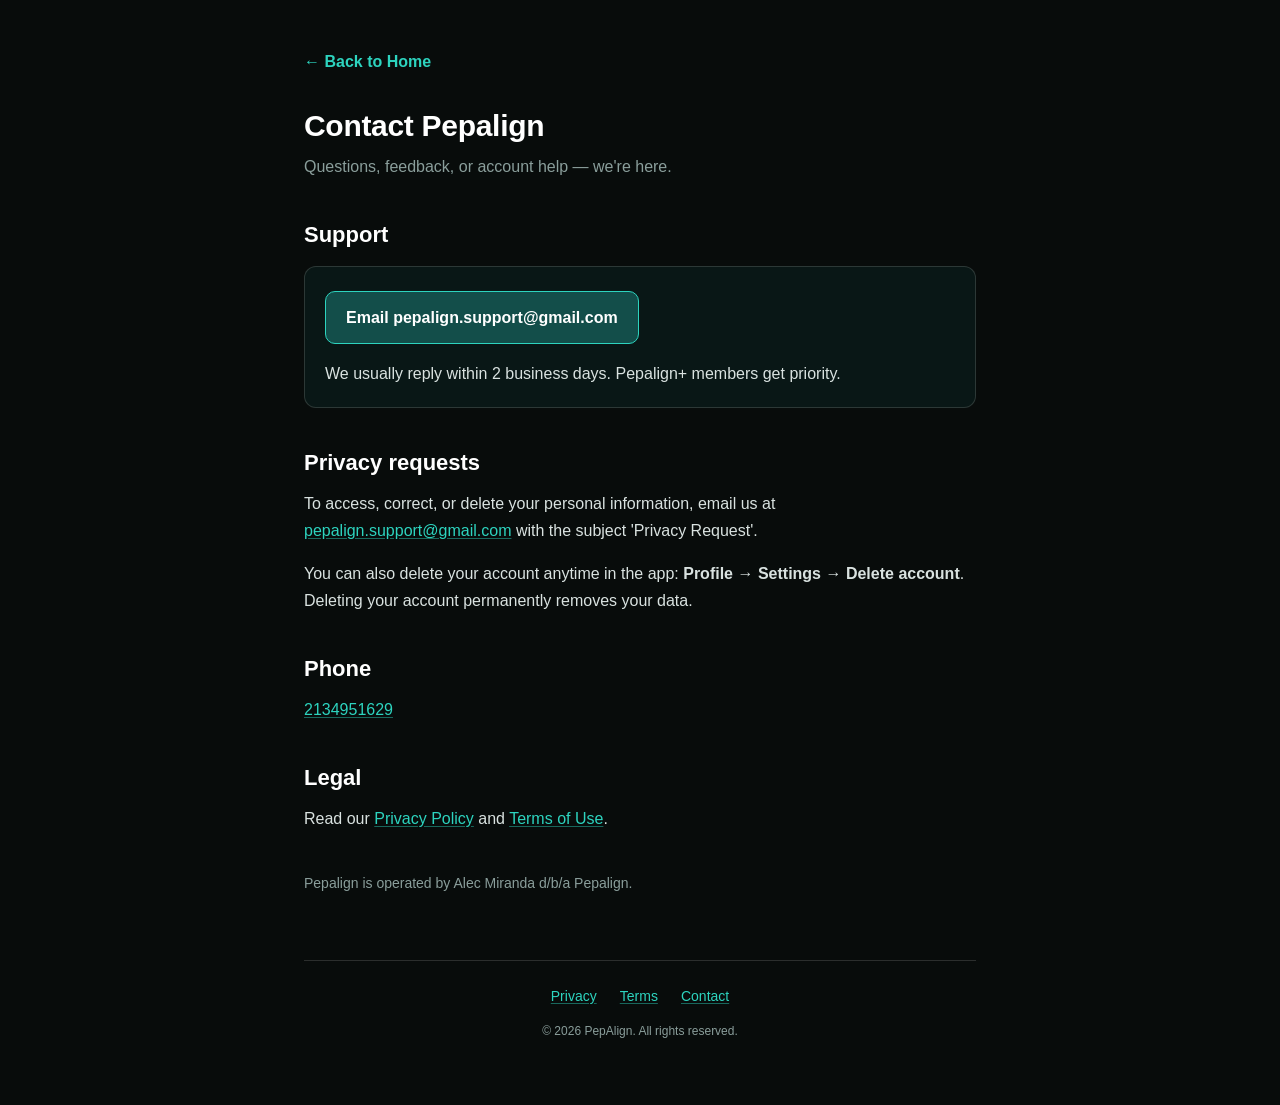
==== public/contact.html @ 314aeb16 "Add /contact page; link Contact from every page footer - public/contact.html: served the same way as" ====
<!DOCTYPE html>
<html lang="en">
<head>
    <meta charset="UTF-8">
    <meta name="viewport" content="width=device-width, initial-scale=1.0">
    <title>Contact | PepAlign</title>
    <meta name="description" content="Contact Pepalign support, make a privacy request, or reach us by phone.">
    <link rel="icon" type="image/png" href="/favicon.png">
    <style id="pepalign-legal-theme">
      /* Same dark theme as /privacy and /terms. */
      :root {
        color-scheme: dark;
        --bg: #080c0b;
        --text: #d9e2e0;
        --heading: #ffffff;
        --muted: #8a9e9b;
        --accent: #2dd4bf;
        --accent-hover: #5eead4;
        --teal-dark: #134E4A;
        --border: rgba(255, 255, 255, 0.14);
        --font: -apple-system, BlinkMacSystemFont, "Segoe UI", Roboto, "Helvetica Neue", Arial, sans-serif;
      }
      html { background: var(--bg); -webkit-text-size-adjust: 100%; text-size-adjust: 100%; }
      body.legal-page {
        background: var(--bg);
        color: var(--text);
        font-family: var(--font);
        font-size: 16px;
        line-height: 1.7;
        max-width: 42rem;
        margin: 0 auto;
        padding: 1.5rem 1.25rem 3rem;
      }
      @media (min-width: 768px) {
        body.legal-page { padding: 3rem 2rem 4rem; }
      }
      ::selection { background: rgba(45, 212, 191, 0.3); color: #ffffff; }

      .legal-back {
        display: inline-block;
        margin-bottom: 2rem;
        color: var(--accent);
        font-weight: 600;
        text-decoration: none;
      }
      .legal-back:hover, .legal-back:focus-visible { color: var(--accent-hover); text-decoration: underline; }

      h1, h2 { color: var(--heading); font-weight: 700; }
      h1 { font-size: 30px; line-height: 1.25; letter-spacing: -0.01em; margin: 0 0 0.5rem; }
      h2 { font-size: 22px; line-height: 1.35; margin: 2.5rem 0 0.75rem; }
      @media (max-width: 480px) {
        h1 { font-size: 26px; }
        h2 { font-size: 20px; }
      }
      p { margin: 0 0 1rem; overflow-wrap: break-word; }
      .muted { color: var(--muted); }

      body.legal-page a {
        color: var(--accent);
        text-decoration-color: rgba(45, 212, 191, 0.45);
        text-underline-offset: 2px;
      }
      body.legal-page a:hover, body.legal-page a:focus-visible { color: var(--accent-hover); text-decoration-color: currentColor; }

      .contact-card {
        margin: 1rem 0;
        padding: 1.25rem;
        border: 1px solid var(--border);
        border-radius: 12px;
        background: rgba(19, 78, 74, 0.18);
      }
      body.legal-page a.contact-button {
        display: inline-block;
        margin: 0.25rem 0 1rem;
        padding: 0.75rem 1.25rem;
        border: 1px solid var(--accent);
        border-radius: 10px;
        background: var(--teal-dark);
        color: #ffffff;
        font-weight: 600;
        text-decoration: none;
        overflow-wrap: anywhere;
      }
      body.legal-page a.contact-button:hover,
      body.legal-page a.contact-button:focus-visible { background: #115e59; color: #ffffff; }
      .contact-card p:last-child { margin-bottom: 0; }

      .operator { margin-top: 2.5rem; font-size: 14px; color: var(--muted); }

      .legal-footer {
        margin-top: 4rem;
        padding-top: 1.5rem;
        border-top: 1px solid var(--border);
        color: var(--muted);
        font-size: 12px;
        text-align: center;
      }
      .legal-footer-nav { margin-bottom: 0.75rem; font-size: 14px; }
      .legal-footer-nav a { margin: 0 0.6rem; }
    </style>
</head>
<body class="legal-page">
    <a href="/" class="legal-back">&larr; Back to Home</a>

    <main>
      <h1>Contact Pepalign</h1>
      <p class="muted">Questions, feedback, or account help — we're here.</p>

      <h2>Support</h2>
      <div class="contact-card">
        <a class="contact-button" href="mailto:pepalign.support@gmail.com">Email pepalign.support@gmail.com</a>
        <p>We usually reply within 2 business days. Pepalign+ members get priority.</p>
      </div>

      <h2>Privacy requests</h2>
      <p>To access, correct, or delete your personal information, email us at <a href="mailto:pepalign.support@gmail.com?subject=Privacy%20Request">pepalign.support@gmail.com</a> with the subject 'Privacy Request'.</p>
      <p>You can also delete your account anytime in the app: <strong>Profile &rarr; Settings &rarr; Delete account</strong>. Deleting your account permanently removes your data.</p>

      <h2>Phone</h2>
      <p><a href="tel:+12134951629">2134951629</a></p>

      <h2>Legal</h2>
      <p>Read our <a href="/privacy">Privacy Policy</a> and <a href="/terms">Terms of Use</a>.</p>

      <p class="operator">Pepalign is operated by Alec Miranda d/b/a Pepalign.</p>
    </main>

    <footer class="legal-footer">
        <nav class="legal-footer-nav" aria-label="Legal">
            <a href="/privacy">Privacy</a>
            <a href="/terms">Terms</a>
            <a href="/contact">Contact</a>
        </nav>
        &copy; 2026 PepAlign. All rights reserved.
    </footer>
</body>
</html>
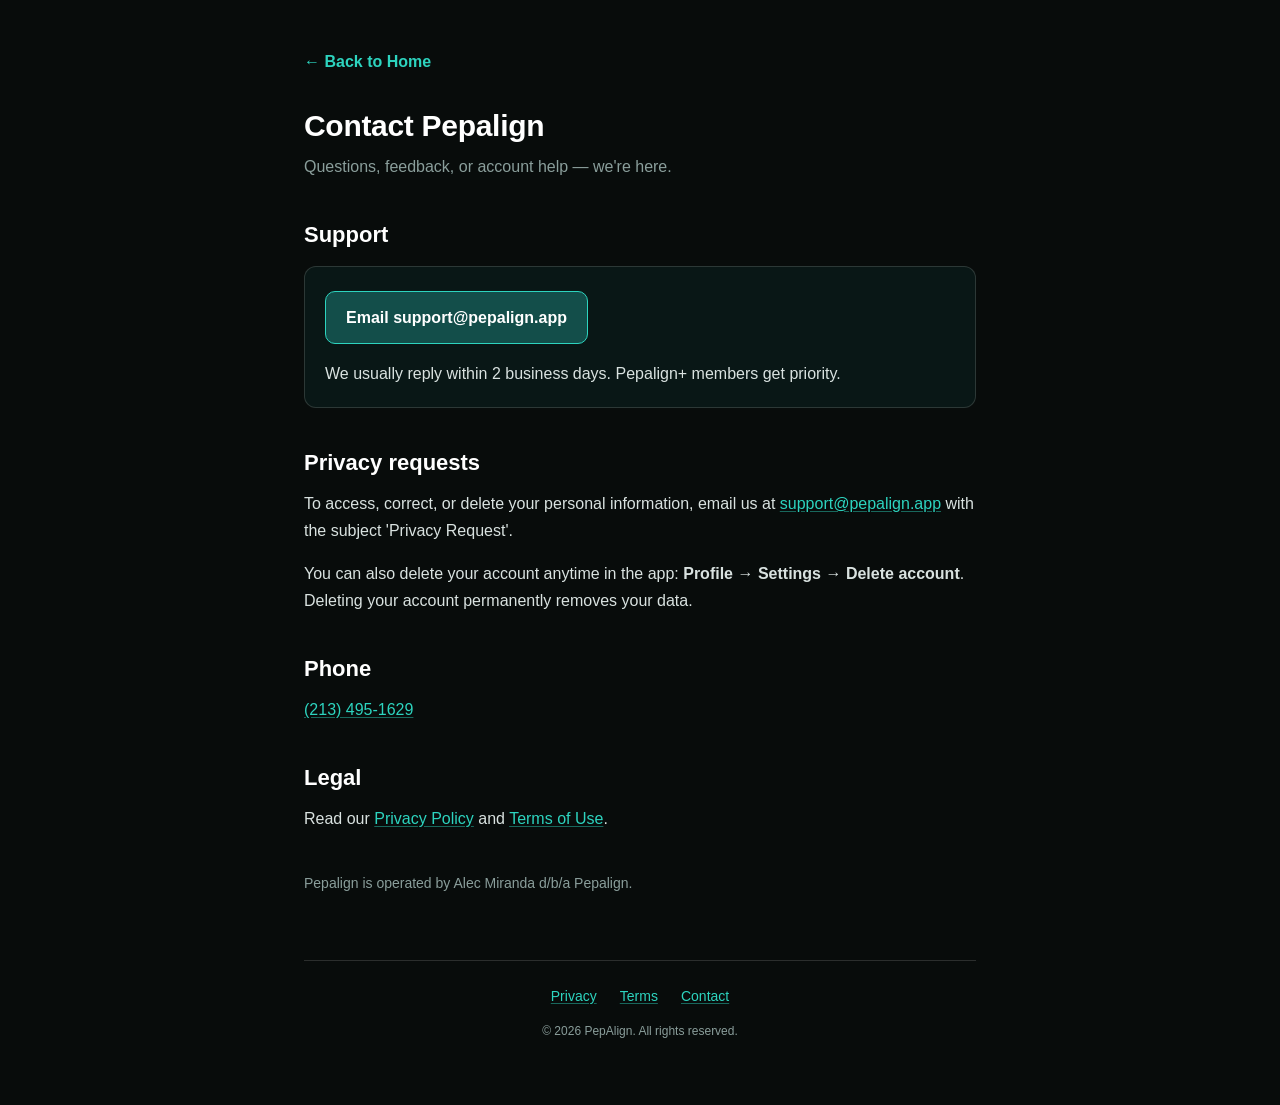
==== commit 4f17b2c0: "Use support@pepalign.app site-wide; format phone as (213) 495-1629 Replace pepalign.support@gmail.co" ====
--- a/public/contact.html
+++ b/public/contact.html
@@ -108,16 +108,16 @@
 
       <h2>Support</h2>
       <div class="contact-card">
-        <a class="contact-button" href="mailto:pepalign.support@gmail.com">Email pepalign.support@gmail.com</a>
+        <a class="contact-button" href="mailto:support@pepalign.app">Email support@pepalign.app</a>
         <p>We usually reply within 2 business days. Pepalign+ members get priority.</p>
       </div>
 
       <h2>Privacy requests</h2>
-      <p>To access, correct, or delete your personal information, email us at <a href="mailto:pepalign.support@gmail.com?subject=Privacy%20Request">pepalign.support@gmail.com</a> with the subject 'Privacy Request'.</p>
+      <p>To access, correct, or delete your personal information, email us at <a href="mailto:support@pepalign.app?subject=Privacy%20Request">support@pepalign.app</a> with the subject 'Privacy Request'.</p>
       <p>You can also delete your account anytime in the app: <strong>Profile &rarr; Settings &rarr; Delete account</strong>. Deleting your account permanently removes your data.</p>
 
       <h2>Phone</h2>
-      <p><a href="tel:+12134951629">2134951629</a></p>
+      <p><a href="tel:+12134951629">(213) 495-1629</a></p>
 
       <h2>Legal</h2>
       <p>Read our <a href="/privacy">Privacy Policy</a> and <a href="/terms">Terms of Use</a>.</p>
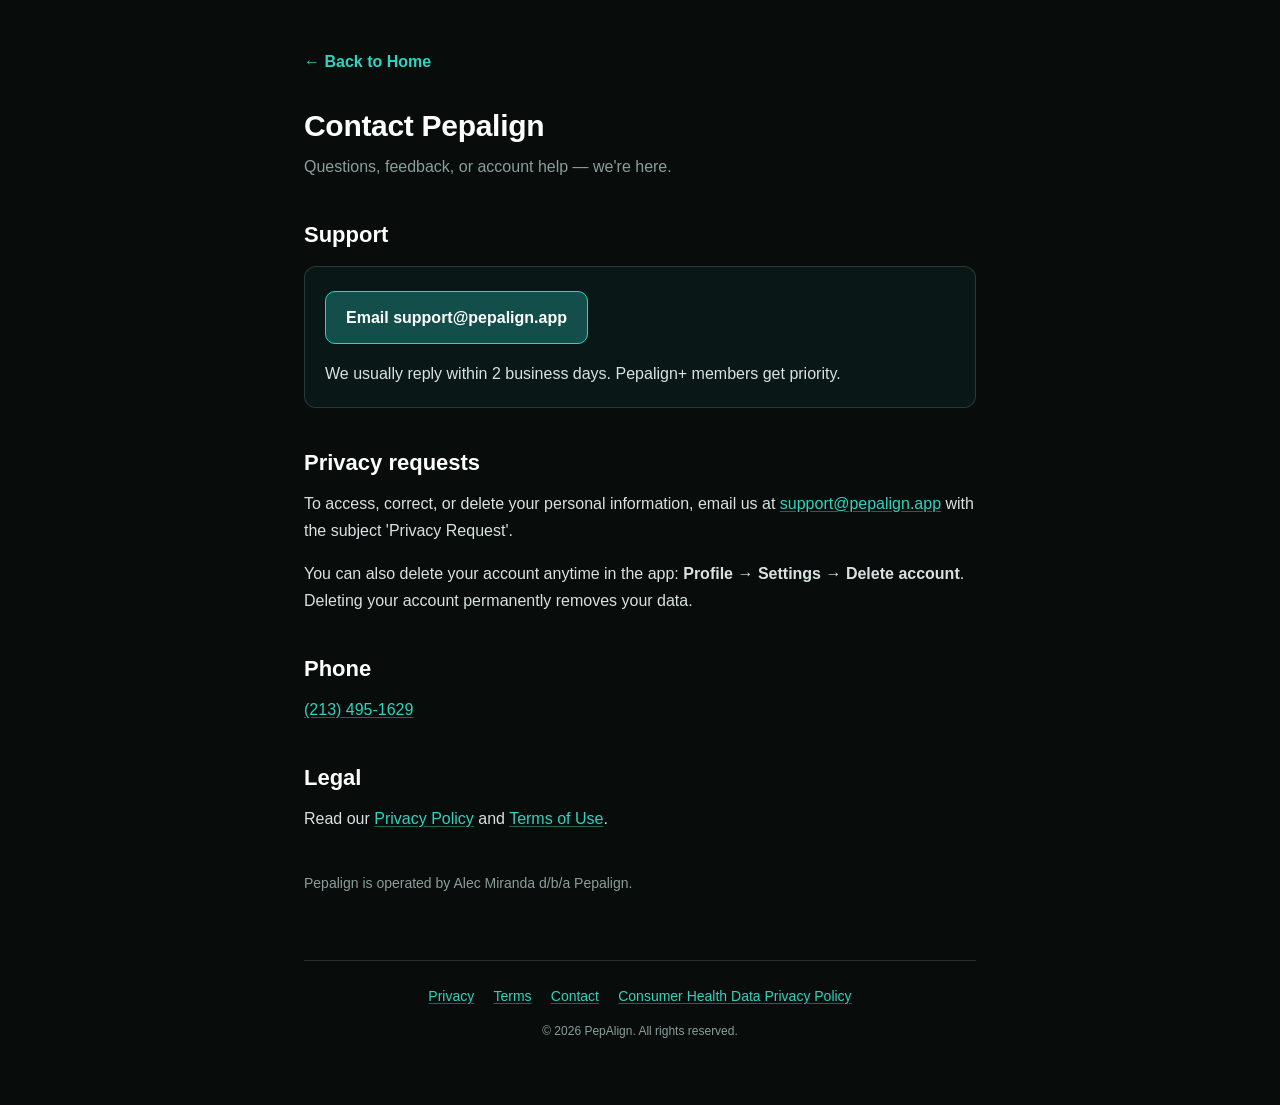
==== commit 5f4831d2: "Legal updates: sole-proprietor preamble, Orange County venue, health data policy Terms - Preamble: A" ====
--- a/public/contact.html
+++ b/public/contact.html
@@ -95,8 +95,7 @@
         font-size: 12px;
         text-align: center;
       }
-      .legal-footer-nav { margin-bottom: 0.75rem; font-size: 14px; }
-      .legal-footer-nav a { margin: 0 0.6rem; }
+      .legal-footer-nav { display: flex; flex-wrap: wrap; justify-content: center; gap: 0.5rem 1.2rem; margin-bottom: 0.75rem; font-size: 14px; }
     </style>
 </head>
 <body class="legal-page">
@@ -130,6 +129,7 @@
             <a href="/privacy">Privacy</a>
             <a href="/terms">Terms</a>
             <a href="/contact">Contact</a>
+            <a href="/health-privacy">Consumer Health Data Privacy Policy</a>
         </nav>
         &copy; 2026 PepAlign. All rights reserved.
     </footer>
